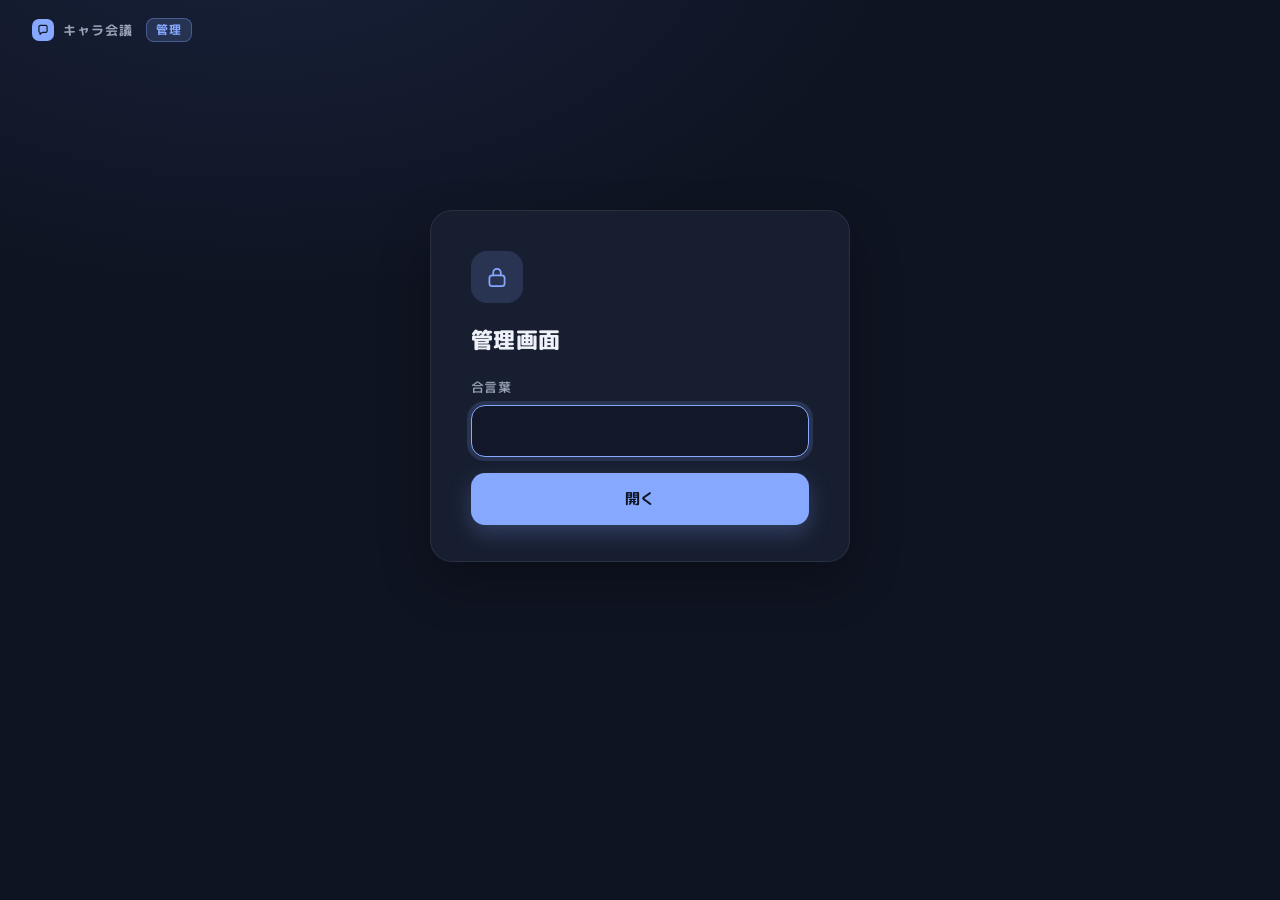
==== admin.html @ 11175117 "キャラ会議 1版目 Co-Authored-By: Claude Opus 5.5 <noreply@anthropic.com> Claude-Session: https://claude.ai/" ====
<!doctype html>
<html lang="ja">
<head>
<meta charset="utf-8">
<meta name="viewport" content="width=device-width, initial-scale=1">
<meta name="robots" content="noindex">
<title>キャラ会議 管理</title>
<link rel="preconnect" href="https://fonts.googleapis.com">
<link rel="preconnect" href="https://fonts.gstatic.com" crossorigin>
<link href="https://fonts.googleapis.com/css2?family=M+PLUS+Rounded+1c:wght@400;500;700;800&display=swap" rel="stylesheet">
<link rel="stylesheet" href="css/app.css">
<style>
.badge{margin-left:4px;font-size:12px;font-weight:700;color:var(--ac);background:var(--acd);border:1px solid rgba(134,168,255,.35);border-radius:8px;padding:2px 9px;letter-spacing:.06em}
.closeb{height:38px;font-size:13.5px;padding:0 16px;border-radius:12px}
.lg{width:420px;margin:150px auto 0;padding:40px 40px 36px}
.lk{width:52px;height:52px;border-radius:16px;background:var(--acd);color:var(--ac);display:flex;align-items:center;justify-content:center;margin-bottom:20px}
.lk svg{width:26px;height:26px}
.lg h1{font-size:22px;margin-bottom:22px}
.lg .btn{margin-top:16px}
.lg .note{margin:14px 2px 0}
.adm{display:flex;gap:22px;padding:6px 32px 32px;min-height:716px}
.list{width:250px;padding:18px 14px;display:flex;flex-direction:column;gap:6px;flex:none}
.list .h{font-size:13px;color:var(--sub);margin:0 6px 8px}
.it{display:flex;align-items:center;gap:12px;height:66px;padding:0 12px;border-radius:14px;font-size:16px;border:1px solid transparent;text-align:left;width:100%}
.it:hover{background:rgba(255,255,255,.03)}
.it.sel{background:var(--surface2);border-color:var(--ac);box-shadow:0 0 0 3px var(--acd);color:var(--ac);font-weight:700}
.it .chg{margin-left:auto;width:8px;height:8px;border-radius:50%;background:#ffd58a}
.face{width:46px;height:46px;border-radius:50%;overflow:hidden;position:relative;background:linear-gradient(180deg,#26304d,#1a2136);flex:none}
.face img{position:absolute;width:140px;left:50%;top:-24px;transform:translateX(-50%)}
.main{flex:1;padding:24px 26px;display:flex;flex-direction:column;min-width:0}
.ve-top .stagepv{height:250px}
.ve-top .stagepv img{position:absolute;left:50%;bottom:0;height:100%;transform:translateX(-50%)}
.nm{font-size:22px;font-weight:800;margin:16px 2px 14px}
#ve{flex:1}
.foot{display:flex;align-items:center;gap:12px;margin-top:18px;padding-top:18px;border-top:1px solid var(--line)}
.foot .note{margin:0 auto 0 0;font-size:13.5px;color:var(--sub);display:flex;align-items:center;gap:8px}
.foot .note svg{width:18px;height:18px;color:var(--ac)}
</style>
</head>
<body>
<div id="app"></div>
<script type="module" src="js/admin.js"></script>
</body>
</html>
---- css/app.css ----
:root{
 --bg:#0f1422; --bg2:#121829; --surface:#171e30; --surface2:#1e2639; --line:rgba(255,255,255,.08);
 --tx:#eef1f7; --sub:#9aa3b8; --mute:#6c7590; --ac:#86a8ff; --acd:rgba(134,168,255,.16); --red:#f0656a;
}
*{box-sizing:border-box;margin:0;padding:0}
html,body{height:100%}
body{background:radial-gradient(1200px 700px at 20% -10%,#18213a 0%,var(--bg) 55%),var(--bg);font-family:"M PLUS Rounded 1c","Yu Gothic UI","Meiryo",sans-serif;font-weight:500;color:var(--tx);font-size:15px;-webkit-font-smoothing:antialiased;letter-spacing:.02em;min-height:100vh}
button,input{font:inherit;color:inherit;letter-spacing:inherit}
button{cursor:pointer;background:none;border:none}
[hidden]{display:none !important}
svg.i{width:22px;height:22px;fill:none;stroke:currentColor;stroke-width:1.6;stroke-linecap:round;stroke-linejoin:round;flex:none}
.brand{display:flex;align-items:center;gap:9px;font-size:13px;color:var(--sub);font-weight:700;letter-spacing:.08em}
.logo{width:22px;height:22px;border-radius:7px;background:var(--ac);display:flex;align-items:center;justify-content:center;color:#0f1422}
.logo svg{width:14px;height:14px;stroke-width:2}
.card{background:var(--surface);border:1px solid var(--line);border-radius:22px;box-shadow:0 20px 50px rgba(0,0,0,.28)}
.lbl{font-size:13px;color:var(--sub);margin-bottom:8px;display:block}
.input{height:52px;width:100%;border-radius:14px;background:var(--bg2);border:1px solid var(--line);display:flex;align-items:center;padding:0 18px;font-size:16px;outline:none}
.input:focus{border-color:var(--ac);box-shadow:0 0 0 4px var(--acd)}
.input::placeholder{color:var(--mute)}
.btn{height:52px;border-radius:14px;display:inline-flex;align-items:center;justify-content:center;gap:9px;font-size:15px;font-weight:700;background:var(--surface2);border:1px solid var(--line);color:var(--tx);padding:0 22px;white-space:nowrap;transition:filter .15s,background .15s}
.btn:hover{filter:brightness(1.12)}
.btn:disabled{opacity:.45;cursor:default;filter:none}
.btn.pri{background:var(--ac);border-color:transparent;color:#0f1422;box-shadow:0 8px 22px rgba(134,168,255,.25)}
.btn.ghost{background:transparent}
.btn.done{background:transparent;color:var(--sub);border-color:var(--line);cursor:default}
.btn svg.i{width:19px;height:19px}
.full{width:100%}
.spacer{flex:1}
.err{color:#f6a4a7;font-size:13px;margin-top:10px;line-height:1.6}

/* 上の帯（入口・キャラ選び・管理） */
.top{height:60px;display:flex;align-items:center;padding:0 32px;gap:14px;position:relative}
.top .mid{position:absolute;left:50%;transform:translateX(-50%);font-size:14px;display:flex;align-items:center;gap:10px;white-space:nowrap}
.top .mid .dot{width:4px;height:4px;border-radius:50%;background:var(--mute)}
.top .mid .s{color:var(--sub)}
.top .right{margin-left:auto;display:flex;align-items:center;gap:12px}
.modetag{font-size:12px;color:#ffd58a;background:rgba(255,200,100,.1);border:1px solid rgba(255,200,100,.3);border-radius:8px;padding:3px 10px}
h1{font-weight:800}

/* 1 入口 */
.entry{display:flex;justify-content:center;padding:18px 0 40px}
.entry .col{width:540px}
.tag{display:inline-flex;align-items:center;gap:8px;font-size:13px;color:var(--sub);margin:0 0 14px 6px}
.tag i{width:7px;height:7px;border-radius:50%;background:var(--ac)}
.entry .card{padding:40px 44px;min-height:620px;display:flex;flex-direction:column}
.entry h1{font-size:26px;letter-spacing:.04em;margin-bottom:10px}
.entry .lead{color:var(--sub);font-size:14.5px;line-height:1.8;margin-bottom:30px}
.step{display:flex;align-items:center;gap:10px;font-size:13px;color:var(--sub);margin:26px 0 12px}
.step .n{width:22px;height:22px;border-radius:50%;background:var(--ac);color:#0f1422;display:flex;align-items:center;justify-content:center}
.step .n svg{width:13px;height:13px;stroke-width:2.4}
.url{display:flex;gap:10px}
.url .input{flex:1;min-width:0;font-size:14px;white-space:nowrap;padding:0 14px;color:#cfd6e6;gap:10px;overflow:hidden}
.url .input span{overflow:hidden;text-overflow:ellipsis}
.url .input svg{color:var(--sub);width:18px;height:18px}
.copied{font-size:12.5px;color:var(--ac);margin:10px 0 0 4px;display:flex;align-items:center;gap:6px}
.copied svg{width:15px;height:15px}
.host{display:flex;align-items:center;gap:16px;padding:18px;border-radius:16px;background:var(--bg2);border:1px solid var(--line);margin-bottom:30px}
.av{width:56px;height:56px;border-radius:50%;background:var(--surface2);display:flex;align-items:center;justify-content:center;color:var(--sub);border:1px solid var(--line)}
.host .t1{font-size:13px;color:var(--sub)} .host .t2{font-size:17px;font-weight:700;margin-top:3px}
.ppl{margin-left:auto;font-size:13px;color:var(--sub)}
.hint{font-size:12.5px;color:var(--mute);text-align:center;margin-top:16px;line-height:1.7}

/* 2 キャラ選び */
.prep{display:flex;gap:28px;padding:10px 32px 32px;max-width:1280px;margin:0 auto}
.prep .left{flex:1}
.prep h1{font-size:24px;margin:6px 0 6px 4px}
.prep .lead{color:var(--sub);font-size:14px;margin:0 0 22px 4px}
.grid{display:grid;grid-template-columns:repeat(3,1fr);gap:18px}
.ch{padding:10px;border-radius:20px;background:var(--surface);border:1px solid var(--line);text-align:left;transition:border-color .15s,background .15s}
.ch:hover{border-color:rgba(134,168,255,.35)}
.ch .pic{position:relative;overflow:hidden;border-radius:13px;aspect-ratio:16/9}
.ch .pic img{position:absolute;inset:0;width:100%;height:100%;object-fit:cover}
.ch .nm{font-size:15px;padding:11px 4px 3px;display:flex;align-items:center;justify-content:space-between;min-height:37px}
.ch.sel{border-color:var(--ac);box-shadow:0 0 0 3px var(--acd),0 16px 36px rgba(0,0,0,.3);background:var(--surface2)}
.ch.sel .nm{color:var(--ac);font-weight:700}
.ck{width:24px;height:24px;border-radius:50%;background:var(--ac);color:#0f1422;display:none;align-items:center;justify-content:center}
.ch.sel .ck{display:flex}
.ck svg{width:14px;height:14px;stroke-width:2.6}
.prep .right{width:400px;padding:26px;display:flex;flex-direction:column;flex:none}
.stagepv{position:relative;height:225px;border-radius:16px;overflow:hidden;background:radial-gradient(260px 200px at 50% 70%,rgba(134,168,255,.30),transparent 70%),linear-gradient(180deg,#232c46,#161d31)}
.stagepv canvas{position:absolute;left:50%;bottom:0;height:100%;transform:translateX(-50%)}
.who{display:flex;align-items:baseline;justify-content:space-between;margin:20px 2px 4px}
.who b{font-size:24px;font-weight:800}
.desc{font-size:13.5px;color:var(--sub);margin:0 2px 18px;line-height:1.7}
.row{display:flex;align-items:center;gap:10px;font-size:13px;color:var(--sub);margin-bottom:10px}
.row svg{width:18px;height:18px;color:var(--tx)}
.row .r{margin-left:auto;color:var(--ac)}
.row .r.no{color:var(--mute)}
.meter{display:flex;gap:4px;align-items:flex-end;height:26px;margin-bottom:18px}
.meter i{flex:1;border-radius:3px;background:rgba(255,255,255,.08);height:100%}
.meter i.on{background:var(--ac)}
.note{font-size:12px;color:var(--mute);line-height:1.7;margin:0 2px 16px}

/* 3 会議 */
body.meeting{background:#090c15;overflow:hidden}
.meet{position:fixed;inset:0}
.stagebox{position:absolute;left:0;top:0;right:0;bottom:104px;overflow:hidden}
.stagewrap{position:absolute;transform-origin:0 0}
.stagewrap canvas{position:absolute;left:0;top:0;width:1920px;height:1080px;display:block}
.overlay{position:absolute;left:0;top:0;width:1920px;height:1080px}
.frame{position:absolute;inset:0;border:2px solid rgba(134,168,255,.55);pointer-events:none;z-index:50}
.hit{position:absolute;cursor:grab}
.hov{position:absolute;transform:translateX(-50%);display:flex;align-items:center;gap:8px;z-index:6}
.hov .gp{width:40px;height:40px;border-radius:12px;background:rgba(12,16,30,.86);border:1px solid rgba(255,255,255,.18);display:flex;align-items:center;justify-content:center;cursor:grab}
.hov .gp svg{width:10px;height:16px;fill:#e6eaf3}
.seg{display:flex;height:40px;padding:4px;border-radius:12px;background:rgba(12,16,30,.86);border:1px solid rgba(255,255,255,.18)}
.seg button{width:40px;display:flex;align-items:center;justify-content:center;border-radius:8px;font-size:17px;font-weight:700;color:#c6ccdb}
.seg button.on{background:var(--ac);color:#0f1422}
.seg button:not(.on):hover{background:rgba(255,255,255,.08)}
.hov .nmtag{height:40px;padding:0 14px;border-radius:12px;background:rgba(12,16,30,.86);border:1px solid rgba(255,255,255,.18);display:flex;align-items:center;font-size:17px;font-weight:700;white-space:nowrap}
.dragging,.dragging *{cursor:grabbing !important}
.toast2{position:absolute;z-index:40;display:flex;align-items:center;gap:10px;height:46px;padding:0 20px;border-radius:23px;background:rgba(12,16,30,.86);border:1px solid rgba(134,168,255,.4);font-size:19px;font-weight:700;color:#dfe6ff;white-space:nowrap;pointer-events:none}
.toast2 svg{width:20px;height:20px;color:var(--ac)}
.edit-hit{position:absolute;cursor:text;border-radius:30px}
.edit-hit:hover{outline:2px dashed rgba(134,168,255,.45);outline-offset:4px}
.topic-empty{position:absolute;left:50%;top:92px;transform:translateX(-50%);height:60px;padding:0 34px;border-radius:30px;border:2px dashed rgba(255,255,255,.18);color:var(--mute);font-size:24px;font-weight:700;display:flex;align-items:center;cursor:text;white-space:nowrap}
.topic-empty:hover{border-color:rgba(134,168,255,.5);color:var(--sub)}
.inline-edit{position:absolute;height:60px;border-radius:30px;background:rgba(15,20,38,.92);border:2px solid var(--ac);color:var(--tx);font-size:30px;font-weight:800;padding:0 30px;outline:none;z-index:45}

/* 操作バー（録画に映らない） */
.bar{position:absolute;left:0;right:0;bottom:0;height:104px;display:flex;align-items:center;justify-content:center;gap:16px;background:#0b0f1b;border-top:1px solid rgba(255,255,255,.06)}
.outnote{position:absolute;left:32px;top:50%;transform:translateY(-50%);font-size:13px;color:var(--mute);display:flex;flex-direction:column;gap:8px}
.outnote .k{display:flex;align-items:center;gap:8px}
.outnote .k i{width:18px;height:0;border-top:2px solid rgba(134,168,255,.55)}
.recpill{display:inline-flex;align-items:center;gap:8px;height:32px;padding:0 14px;border-radius:16px;background:rgba(240,101,106,.12);border:1px solid rgba(240,101,106,.35);color:#f6b3b5;font-size:14px}
.recpill i{width:9px;height:9px;border-radius:50%;background:var(--red);box-shadow:0 0 8px var(--red)}
.recpill b{font-weight:700;color:#fff;font-family:Consolas,monospace}
.outright{position:absolute;right:32px;top:50%;transform:translateY(-50%);display:flex;align-items:center;gap:16px;font-size:14px;color:var(--sub)}
.outright>span{display:flex;align-items:center;gap:6px}
.outright svg{width:18px;height:18px}
.ctl{display:flex;flex-direction:column;align-items:center;gap:6px;width:104px}
.ctl .b{width:52px;height:52px;border-radius:50%;background:var(--surface2);border:1px solid var(--line);display:flex;align-items:center;justify-content:center;color:var(--tx);transition:filter .15s}
.ctl:hover .b{filter:brightness(1.2)}
.ctl.on .b{background:var(--acd);color:var(--ac);border-color:rgba(134,168,255,.35)}
.ctl.off .b{background:rgba(240,101,106,.14);color:#f4a0a3;border-color:rgba(240,101,106,.45)}
.ctl span{font-size:12px;color:var(--sub);white-space:nowrap}
.ctl.leave .b{width:76px;border-radius:26px;background:var(--red);border-color:transparent;color:#fff}
.recdot{width:16px;height:16px;border-radius:50%;background:var(--red)}
.ctl.recon .b{background:rgba(240,101,106,.14);border-color:rgba(240,101,106,.45)}
.ctl.recon .recdot{border-radius:4px;width:14px;height:14px}
.ctl.recon span{color:#f4a0a3}
.sep{width:1px;height:36px;background:var(--line);margin:0 6px 20px}

/* お知らせ */
.toast{position:fixed;left:50%;bottom:128px;transform:translateX(-50%);z-index:200;display:flex;align-items:center;gap:10px;min-height:46px;padding:10px 20px;border-radius:23px;background:rgba(12,16,30,.94);border:1px solid rgba(134,168,255,.4);font-size:14px;font-weight:700;color:#dfe6ff;max-width:80vw;transition:opacity .25s}
.toast svg{width:18px;height:18px;color:var(--ac)}
body:not(.meeting) .toast{bottom:32px}

/* ダイアログ */
.scrim{position:fixed;inset:0;background:rgba(6,9,18,.62);z-index:100;display:flex;align-items:center;justify-content:center;backdrop-filter:blur(3px)}
.dlg{position:relative;width:600px;max-width:calc(100vw - 32px);max-height:calc(100vh - 32px);overflow:auto;padding:34px 36px 30px;border-radius:24px;background:var(--surface);border:1px solid var(--line);box-shadow:0 30px 80px rgba(0,0,0,.5)}
.dlg.wide{width:1040px}
.dlg h2{font-size:22px;font-weight:800;margin-bottom:8px}
.dlg .lead{font-size:14px;color:var(--sub);line-height:1.7;margin-bottom:24px}
.dlg .x{position:absolute;right:18px;top:18px;width:40px;height:40px;border-radius:12px;display:flex;align-items:center;justify-content:center;color:var(--sub)}
.dlg .x:hover{background:var(--surface2)}
.fmt{display:flex;align-items:center;gap:12px;height:56px;border-radius:14px;background:var(--bg2);border:1px solid var(--line);padding:0 16px;margin-bottom:22px}
.fmt .ic{width:34px;height:34px;border-radius:10px;background:var(--acd);color:var(--ac);display:flex;align-items:center;justify-content:center}
.fmt .ic svg{width:18px;height:18px}
.fmt .t{font-size:15px}
.fmt .fn{font-size:12.5px;color:var(--sub);margin-left:auto}
.prev{border-radius:14px;background:var(--bg2);border:1px solid var(--line);padding:16px 18px;font-size:14px;line-height:2;max-height:206px;overflow:hidden;position:relative}
.prev .r{display:flex;gap:14px}
.prev .tm{color:var(--mute);font-family:Consolas,monospace;font-size:13px;width:44px;flex:none}
.prev .nm{color:var(--sub);width:72px;flex:none;overflow:hidden;text-overflow:ellipsis;white-space:nowrap}
.prev.more::after{content:"";position:absolute;left:0;right:0;bottom:0;height:50px;background:linear-gradient(transparent,var(--bg2))}
.meta{font-size:12.5px;color:var(--mute);margin:10px 2px 26px}
.acts{display:flex;justify-content:flex-end;gap:12px;align-items:center}
.acts .l{margin-right:auto;font-size:12.5px;color:var(--mute);line-height:1.6}

/* 声の調整（管理画面・会議の中で同じ部品） */
.ve-cols{display:flex;gap:26px}
.ve-c1{width:360px;flex:none}
.ve-c2{flex:1;min-width:0}
.ve-c2 .lbl{margin:0 2px 8px}
.box{background:var(--bg2);border:1px solid var(--line);border-radius:14px;padding:14px 16px}
.ve-sl{display:block}
.t{display:flex;justify-content:space-between;font-size:14px}
.t b{font-weight:700;color:var(--ac)}
.ends{display:flex;justify-content:space-between;font-size:12px;color:var(--mute)}
input[type=range]{-webkit-appearance:none;appearance:none;width:100%;height:20px;background:transparent;cursor:pointer;margin:5px 0 3px;--p:50%}
input[type=range]::-webkit-slider-runnable-track{height:6px;border-radius:3px;background:linear-gradient(90deg,var(--ac) 0 var(--p),#323a50 var(--p) 100%)}
input[type=range]::-webkit-slider-thumb{-webkit-appearance:none;width:20px;height:20px;border-radius:50%;background:#fff;margin-top:-7px;box-shadow:0 2px 6px rgba(0,0,0,.35)}
input[type=range]:focus-visible{outline:2px solid var(--ac);outline-offset:2px;border-radius:4px}
.fxs{padding:4px 16px}
.fx{display:flex;align-items:center;gap:12px;height:41px;border-top:1px solid rgba(255,255,255,.05);font-size:14px}
.fx:first-child{border-top:none}
.fx .n{width:118px;flex:none}
.fx input[type=range]{flex:1;margin:0}
.fx input[type=range]::-webkit-slider-runnable-track{height:4px;border-radius:2px}
.fx input[type=range]::-webkit-slider-thumb{width:16px;height:16px;margin-top:-6px}
.fx.off .n{color:var(--mute)}
.fx.off input[type=range]{opacity:.35}
.sw{width:36px;height:21px;border-radius:11px;background:#3a4258;position:relative;flex:none}
.sw::after{content:"";position:absolute;top:3px;left:3px;width:15px;height:15px;border-radius:50%;background:#c9cfdc;transition:left .15s}
.sw.on{background:var(--ac)} .sw.on::after{left:18px;background:#fff}
.sw:focus-visible{outline:2px solid var(--ac);outline-offset:2px}

/* キャラを替える（会議の中） */
.swapgrid{display:grid;grid-template-columns:repeat(6,1fr);gap:12px;margin-bottom:22px}
.swapgrid .ch{padding:6px;border-radius:14px}
.swapgrid .ch .pic{border-radius:9px}
.swapgrid .ch .nm{font-size:13px;padding:7px 2px 1px;min-height:28px}
.swapgrid .ck{width:20px;height:20px}
/* 窓が狭いとき: 操作バーの左右の字がボタン列に重ならないように隠す（録画中の表示はバーの上に出す） */
@media (max-width:1660px){
  .outnote{display:none}
  .outright>span:not(.recpill){display:none}
  .outright{top:auto;bottom:calc(100% + 12px);transform:none}
}
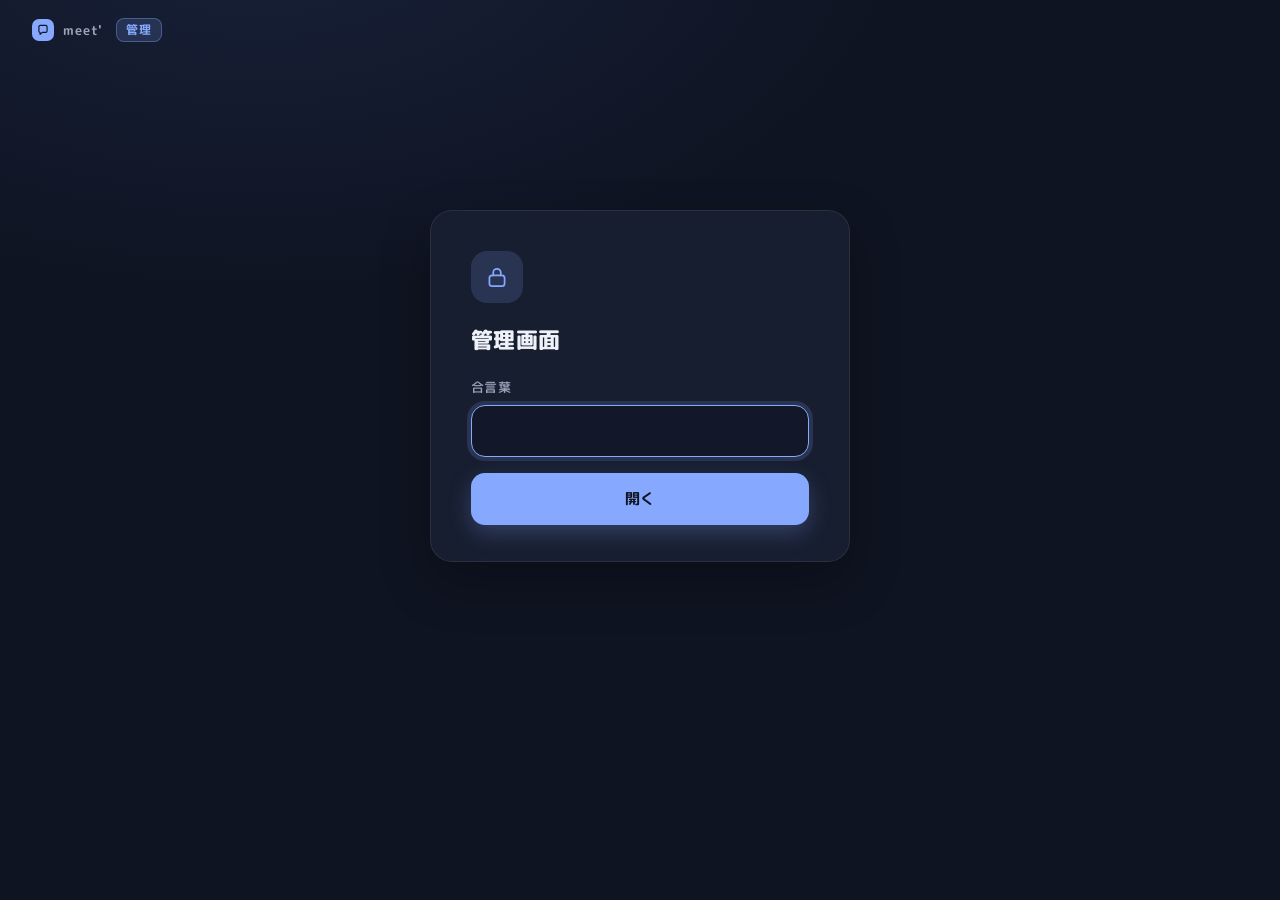
==== commit 2fb9031a: "アプリの名前の表示を「meet'」に - 画面上の帯の名前（会議・準備・管理の画面）とページの題名を「キャラ会議」から「meet'」に - 録画・文字起こしのファイル名と、文字起こしの1行目は変えてい" ====
--- a/admin.html
+++ b/admin.html
@@ -2,9 +2,9 @@
 <html lang="ja">
 <head>
 <meta charset="utf-8">
-<meta name="viewport" content="width=device-width, initial-scale=1">
+<meta name="viewport" content="width=device-width, initial-scale=1, viewport-fit=cover">
 <meta name="robots" content="noindex">
-<title>キャラ会議 管理</title>
+<title>meet' 管理</title>
 <link rel="preconnect" href="https://fonts.googleapis.com">
 <link rel="preconnect" href="https://fonts.gstatic.com" crossorigin>
 <link href="https://fonts.googleapis.com/css2?family=M+PLUS+Rounded+1c:wght@400;500;700;800&display=swap" rel="stylesheet">
@@ -35,6 +35,33 @@
 .foot{display:flex;align-items:center;gap:12px;margin-top:18px;padding-top:18px;border-top:1px solid var(--line)}
 .foot .note{margin:0 auto 0 0;font-size:13.5px;color:var(--sub);display:flex;align-items:center;gap:8px}
 .foot .note svg{width:18px;height:18px;color:var(--ac)}
+.ebx{margin-top:18px}
+.ebx .box{padding:8px 16px}
+.ebx-t{display:flex;align-items:center;gap:12px;min-height:44px;font-size:13.5px;color:var(--sub);border-top:1px solid rgba(255,255,255,.05);margin-top:6px}
+.lp{display:inline-flex;align-items:center;gap:8px;min-height:44px;font-size:13.5px;color:var(--sub);white-space:nowrap}
+.btn.recon{background:rgba(240,101,106,.14);border-color:rgba(240,101,106,.45);color:#f4a0a3}
+.btn .recdot{width:12px;height:12px;border-radius:3px;background:var(--red)}
+/* 携帯（縦の狭い幅・横向き）: PC の見た目は変えない */
+@media (max-width:700px), (max-height:500px) and (orientation:landscape){
+  .lg{width:auto;max-width:420px;margin:24px max(16px,calc(50% - 210px)) calc(24px + env(safe-area-inset-bottom));padding:28px 22px 26px}
+  .adm{flex-direction:column;gap:14px;min-height:0;padding:6px max(16px,env(safe-area-inset-right)) calc(24px + env(safe-area-inset-bottom)) max(16px,env(safe-area-inset-left))}
+  .list{width:auto;flex-direction:row;flex-wrap:wrap;padding:12px;gap:6px}
+  .list .h{flex:1 1 100%;margin:0 4px 2px}
+  .it{width:calc(50% - 3px);height:52px;font-size:14px;padding:0 10px;gap:10px}
+  .face{width:36px;height:36px}
+  .face img{width:110px;top:-19px}
+  .main{padding:18px}
+  .foot{flex-wrap:wrap}
+  .foot .note{flex:1 1 100%;margin:0 0 4px}
+  .foot .btn{flex:1 1 auto;width:auto !important}
+  .closeb{height:44px}
+  .ve-top .stagepv{aspect-ratio:auto;height:220px}
+}
+@media (max-height:500px) and (orientation:landscape){
+  .lg{margin-top:12px}
+  .it{width:calc(33.33% - 4px)}
+  .ve-top .stagepv{height:200px}
+}
 </style>
 </head>
 <body>
--- a/css/app.css
+++ b/css/app.css
@@ -4,7 +4,7 @@
 }
 *{box-sizing:border-box;margin:0;padding:0}
 html,body{height:100%}
-body{background:radial-gradient(1200px 700px at 20% -10%,#18213a 0%,var(--bg) 55%),var(--bg);font-family:"M PLUS Rounded 1c","Yu Gothic UI","Meiryo",sans-serif;font-weight:500;color:var(--tx);font-size:15px;-webkit-font-smoothing:antialiased;letter-spacing:.02em;min-height:100vh}
+body{background:radial-gradient(1200px 700px at 20% -10%,#18213a 0%,var(--bg) 55%),var(--bg);font-family:"M PLUS Rounded 1c","Yu Gothic UI","Meiryo",sans-serif;font-weight:500;color:var(--tx);font-size:15px;-webkit-font-smoothing:antialiased;letter-spacing:.02em;min-height:100vh;min-height:100dvh}
 button,input{font:inherit;color:inherit;letter-spacing:inherit}
 button{cursor:pointer;background:none;border:none}
 [hidden]{display:none !important}
@@ -97,7 +97,7 @@
 .stagebox{position:absolute;left:0;top:0;right:0;bottom:104px;overflow:hidden}
 .stagewrap{position:absolute;transform-origin:0 0}
 .stagewrap canvas{position:absolute;left:0;top:0;width:1920px;height:1080px;display:block}
-.overlay{position:absolute;left:0;top:0;width:1920px;height:1080px}
+.overlay{position:absolute;left:0;top:0;width:1920px;height:1080px;touch-action:none}
 .frame{position:absolute;inset:0;border:2px solid rgba(134,168,255,.55);pointer-events:none;z-index:50}
 .hit{position:absolute;cursor:grab}
 .hov{position:absolute;transform:translateX(-50%);display:flex;align-items:center;gap:8px;z-index:6}
@@ -107,6 +107,8 @@
 .seg button{width:40px;display:flex;align-items:center;justify-content:center;border-radius:8px;font-size:17px;font-weight:700;color:#c6ccdb}
 .seg button.on{background:var(--ac);color:#0f1422}
 .seg button:not(.on):hover{background:rgba(255,255,255,.08)}
+.hov .rs{height:40px;padding:0 14px;border-radius:12px;background:rgba(12,16,30,.86);border:1px solid rgba(255,255,255,.18);font-size:17px;font-weight:700;color:#c6ccdb;white-space:nowrap}
+.hov .rs:hover{background:rgba(40,48,72,.95)}
 .hov .nmtag{height:40px;padding:0 14px;border-radius:12px;background:rgba(12,16,30,.86);border:1px solid rgba(255,255,255,.18);display:flex;align-items:center;font-size:17px;font-weight:700;white-space:nowrap}
 .dragging,.dragging *{cursor:grabbing !important}
 .toast2{position:absolute;z-index:40;display:flex;align-items:center;gap:10px;height:46px;padding:0 20px;border-radius:23px;background:rgba(12,16,30,.86);border:1px solid rgba(134,168,255,.4);font-size:19px;font-weight:700;color:#dfe6ff;white-space:nowrap;pointer-events:none}
@@ -139,16 +141,17 @@
 .ctl.recon .b{background:rgba(240,101,106,.14);border-color:rgba(240,101,106,.45)}
 .ctl.recon .recdot{border-radius:4px;width:14px;height:14px}
 .ctl.recon span{color:#f4a0a3}
+#c-echo{touch-action:none;-webkit-user-select:none;user-select:none;-webkit-touch-callout:none}
 .sep{width:1px;height:36px;background:var(--line);margin:0 6px 20px}
 
 /* お知らせ */
-.toast{position:fixed;left:50%;bottom:128px;transform:translateX(-50%);z-index:200;display:flex;align-items:center;gap:10px;min-height:46px;padding:10px 20px;border-radius:23px;background:rgba(12,16,30,.94);border:1px solid rgba(134,168,255,.4);font-size:14px;font-weight:700;color:#dfe6ff;max-width:80vw;transition:opacity .25s}
+.toast{position:fixed;left:50%;bottom:128px;transform:translateX(-50%);z-index:200;display:flex;align-items:center;gap:10px;min-height:46px;padding:10px 20px;border-radius:23px;background:rgba(12,16,30,.94);border:1px solid rgba(134,168,255,.4);font-size:14px;font-weight:700;color:#dfe6ff;max-width:80vw;transition:opacity .25s;pointer-events:none}
 .toast svg{width:18px;height:18px;color:var(--ac)}
 body:not(.meeting) .toast{bottom:32px}
 
 /* ダイアログ */
 .scrim{position:fixed;inset:0;background:rgba(6,9,18,.62);z-index:100;display:flex;align-items:center;justify-content:center;backdrop-filter:blur(3px)}
-.dlg{position:relative;width:600px;max-width:calc(100vw - 32px);max-height:calc(100vh - 32px);overflow:auto;padding:34px 36px 30px;border-radius:24px;background:var(--surface);border:1px solid var(--line);box-shadow:0 30px 80px rgba(0,0,0,.5)}
+.dlg{position:relative;width:600px;max-width:calc(100vw - 32px);max-height:calc(100vh - 32px);max-height:calc(100dvh - 32px);overflow:auto;padding:34px 36px 30px;border-radius:24px;background:var(--surface);border:1px solid var(--line);box-shadow:0 30px 80px rgba(0,0,0,.5)}
 .dlg.wide{width:1040px}
 .dlg h2{font-size:22px;font-weight:800;margin-bottom:8px}
 .dlg .lead{font-size:14px;color:var(--sub);line-height:1.7;margin-bottom:24px}
@@ -167,10 +170,58 @@
 .meta{font-size:12.5px;color:var(--mute);margin:10px 2px 26px}
 .acts{display:flex;justify-content:flex-end;gap:12px;align-items:center}
 .acts .l{margin-right:auto;font-size:12.5px;color:var(--mute);line-height:1.6}
+/* 録画の前の窓（内容・ファイルの種類・大きさ） */
+.ropts{display:flex;flex-wrap:wrap;gap:8px;margin-bottom:18px}
+.ropt{flex:1 1 150px;min-height:48px;padding:8px 14px;border-radius:12px;background:var(--bg2);border:1px solid var(--line);display:flex;flex-direction:column;align-items:flex-start;justify-content:center;gap:2px;text-align:left}
+.ropt .rm{font-size:15px;font-weight:700}
+.ropt .rs{font-size:12px;color:var(--sub)}
+.ropt.on{border-color:var(--ac);background:var(--acd);box-shadow:0 0 0 2px var(--acd)}
+.ropt.on .rm{color:var(--ac)}
+.ropts.rows .ropt{flex-basis:100%;flex-direction:row;flex-wrap:wrap;align-items:center;justify-content:space-between;gap:2px 12px}
+.rnote{font-size:12.5px;color:var(--mute);line-height:1.6;margin:-8px 2px 18px}
+/* BGM */
+.bgm-now{font-size:14px;color:var(--sub);padding:12px 14px;border-radius:12px;background:var(--bg2);border:1px solid var(--line);margin-bottom:18px;overflow-wrap:anywhere}
+.bgm-now.on{color:var(--tx)}
+.bgm-file{display:flex;align-items:center;gap:12px;flex-wrap:wrap;position:relative}
+.bgm-file .btn{height:48px}
+.bgm-file span{font-size:13px;color:var(--sub);min-width:0;overflow-wrap:anywhere;flex:1 1 160px}
+/* 用意した BGM・効果音 */
+.bgm-list{display:grid;grid-template-columns:1fr 1fr;gap:8px;margin-bottom:16px}
+.bgm-list .btn{height:auto;min-height:48px;white-space:normal;text-align:left;justify-content:flex-start;padding:8px 12px;font-size:13.5px;line-height:1.4}
+.bgm-list .btn svg{flex:none}
+.bgm-list .btn.on{border-color:var(--ac);color:var(--ac);background:var(--acd)}
+.se-grid{display:grid;grid-template-columns:repeat(3,1fr);gap:10px}
+.se-grid .btn{height:56px;padding:0 10px;font-size:15px}
+#se-vol{height:44px;margin:0}
+/* 音の設定 */
+.snd-sel{height:48px;font-size:14px;padding:0 12px;-webkit-appearance:auto;appearance:auto}
+.snd-meter{margin:12px 0 6px}
+.snd-l{margin-top:14px}
+.snd-r{height:44px;margin:0}
+.snd-sw{display:flex;align-items:center;justify-content:space-between;gap:12px;min-height:44px;margin-top:10px;font-size:14px}
+.snd-sw .sw{position:relative}
+.snd-sw .sw::before{content:"";position:absolute;inset:-12px -6px}
+.snd-note{font-size:12.5px;color:var(--mute);line-height:1.6;margin:2px 2px 4px}
+.vh{position:absolute;width:1px;height:1px;opacity:0;overflow:hidden;clip:rect(0 0 0 0);pointer-events:none}
+#bgm-vol{height:44px;margin:0}
+.bgm-loop{display:flex;align-items:center;justify-content:space-between;gap:12px;min-height:44px;margin:6px 0 18px;font-size:14px}
+.bgm-loop .sw{position:relative}
+.bgm-loop .sw::before{content:"";position:absolute;inset:-12px -6px}
+.bgmpill{position:absolute;left:clamp(16px,2vw,32px);bottom:calc(100% + 12px);max-width:min(480px,calc(100% - 200px));height:32px;line-height:30px;padding:0 14px;border-radius:16px;background:rgba(12,16,30,.86);border:1px solid rgba(134,168,255,.35);color:#dfe6ff;font-size:14px;white-space:nowrap;overflow:hidden;text-overflow:ellipsis;z-index:5}
+
+
+
 
 /* 声の調整（管理画面・会議の中で同じ部品） */
 .ve-cols{display:flex;gap:26px}
 .ve-c1{width:360px;flex:none}
+/* イコライザー（声の高さ・音色の下） */
+.eqb{margin-top:14px;padding:10px 16px 8px}
+.eq-h{display:flex;align-items:center;justify-content:space-between;font-size:14px;margin-bottom:2px}
+.eq-r{height:32px;padding:0 10px;border-radius:8px;border:1px solid var(--line);font-size:12.5px;color:var(--sub)}
+.eqb .fxd-l{width:96px}
+.eq-f{font-style:normal;font-size:11px;color:var(--mute);margin-left:6px}
+.eqb .fxd-v{width:56px}
 .ve-c2{flex:1;min-width:0}
 .ve-c2 .lbl{margin:0 2px 8px}
 .box{background:var(--bg2);border:1px solid var(--line);border-radius:14px;padding:14px 16px}
@@ -195,6 +246,20 @@
 .sw::after{content:"";position:absolute;top:3px;left:3px;width:15px;height:15px;border-radius:50%;background:#c9cfdc;transition:left .15s}
 .sw.on{background:var(--ac)} .sw.on::after{left:18px;background:#fff}
 .sw:focus-visible{outline:2px solid var(--ac);outline-offset:2px}
+/* エフェクトの「詳しく」（管理画面だけ） */
+.fxd-t{flex:none;height:28px;padding:0 10px;border-radius:8px;border:1px solid var(--line);font-size:12.5px;color:var(--sub)}
+.fxd-t[aria-expanded=true]{color:var(--ac);border-color:rgba(134,168,255,.35)}
+.fxd{padding:2px 0 10px 48px}
+.fxd.off{opacity:.45}
+.fxd-r{display:flex;align-items:center;gap:12px;height:34px;font-size:13px;color:var(--sub)}
+.fxd-l{width:96px;flex:none}
+.fxd-r input[type=range]{flex:1;margin:0}
+.fxd-r input[type=range]::-webkit-slider-runnable-track{height:4px;border-radius:2px}
+.fxd-r input[type=range]::-webkit-slider-thumb{width:16px;height:16px;margin-top:-6px}
+.fxd-v{width:72px;flex:none;text-align:right;font-weight:700;color:var(--ac)}
+/* 口の反応（会議の「声を調整」だけ） */
+.mg{margin-top:16px;width:360px;max-width:100%}
+.mg-n{font-size:12px;color:var(--mute);margin-top:4px;line-height:1.6}
 
 /* キャラを替える（会議の中） */
 .swapgrid{display:grid;grid-template-columns:repeat(6,1fr);gap:12px;margin-bottom:22px}
@@ -202,9 +267,139 @@
 .swapgrid .ch .pic{border-radius:9px}
 .swapgrid .ch .nm{font-size:13px;padding:7px 2px 1px;min-height:28px}
 .swapgrid .ck{width:20px;height:20px}
-/* 窓が狭いとき: 操作バーの左右の字がボタン列に重ならないように隠す（録画中の表示はバーの上に出す） */
-@media (max-width:1660px){
-  .outnote{display:none}
-  .outright>span:not(.recpill){display:none}
-  .outright{top:auto;bottom:calc(100% + 12px);transform:none}
-}
+/* 窓が狭いとき: 操作バーの左右の字がボタン列に重ならないように隠す（録画中の表示はバーの上に出す） */
+@media (max-width:1660px){
+  .outnote{display:none}
+  .outright>span:not(.recpill){display:none}
+  .outright{top:auto;bottom:calc(100% + 12px);transform:none}
+}
+
+/* ===== 携帯（iPhone など）: PC の見た目は変えない。ここから下はすべて狭い幅か低い高さのときだけ ===== */
+.people{display:none}
+/* 舞台: 指で触れても、ページのスクロール・拡大・長押しの選択や吹き出しが起きないように（見た目は変わらない） */
+.stagebox{touch-action:none;-webkit-user-select:none;user-select:none;-webkit-touch-callout:none}
+.stagebox canvas{-webkit-user-drag:none}
+/* 診断の札（?debug=1 のときだけ出る） */
+.ckdbg{position:fixed;left:6px;top:calc(6px + env(safe-area-inset-top));z-index:300;max-width:calc(100vw - 12px);padding:6px 8px;border-radius:8px;background:rgba(0,0,0,.78);color:#9ff0b0;font:11px/1.45 Consolas,monospace;white-space:pre-wrap;pointer-events:none}
+.pc-mv svg{width:20px;height:20px}
+.pc-mv button:first-child svg{transform:scaleX(-1)}
+.sheet .pp-r{border-top:none;padding:0}
+.pp-r{display:flex;align-items:center;gap:10px;padding:8px 0;border-top:1px solid var(--line)}
+.pc-seg{display:flex;padding:3px;border-radius:12px;background:var(--bg2);border:1px solid var(--line);margin-left:auto}
+.pc-seg button{width:44px;height:44px;border-radius:9px;font-size:16px;font-weight:700;color:#c6ccdb}
+.pc-seg button.on{background:var(--ac);color:#0f1422}
+.pc-seg button:disabled{opacity:.4}
+.pc-mv{display:flex;gap:6px}
+.pc-mv button{width:44px;height:44px;border-radius:12px;background:var(--surface2);border:1px solid var(--line);display:flex;align-items:center;justify-content:center}
+.pc-mv button:disabled{opacity:.35}
+.sheet .pc-seg{margin-left:0}
+.sheet .pp-r{justify-content:space-between}
+
+/* 縦の狭い幅（縦向きの携帯）と、横向きの携帯に共通 */
+@media (max-width:700px), (max-height:500px) and (orientation:landscape){
+  .bgm-list{grid-template-columns:1fr}
+  .se-grid{grid-template-columns:1fr 1fr}
+  .top{height:auto;min-height:56px;flex-wrap:wrap;row-gap:4px;padding:8px max(16px,env(safe-area-inset-right)) 8px max(16px,env(safe-area-inset-left))}
+  .top .right{gap:8px}
+  .top .mid{position:static;transform:none;order:3;flex:1 1 100%;font-size:13px;white-space:normal;flex-wrap:wrap;row-gap:2px}
+  /* 入口・招待 */
+  .entry{padding:6px max(16px,env(safe-area-inset-right)) calc(28px + env(safe-area-inset-bottom)) max(16px,env(safe-area-inset-left))}
+  .entry .col{width:100%;max-width:540px;min-width:0}
+  .entry .card{padding:28px 20px 24px;min-height:0}
+  .url{flex-direction:column}
+  .url .input{height:auto;min-height:52px;white-space:normal;padding:12px 14px;align-items:flex-start}
+  .url .input svg{margin-top:2px}
+  .url .input span{overflow:visible;word-break:break-all;line-height:1.5}
+  .url .btn{width:100%}
+  /* キャラ選び */
+  .prep{flex-direction:column;gap:16px;padding:4px max(16px,env(safe-area-inset-right)) calc(24px + env(safe-area-inset-bottom)) max(16px,env(safe-area-inset-left))}
+  .prep .left{min-width:0}
+  .prep .lead{margin-bottom:16px}
+  .prep .right{width:auto;padding:18px}
+  .stagepv{height:auto;aspect-ratio:16/9}
+  .grid{grid-template-columns:repeat(3,minmax(0,1fr));gap:10px}
+  .ch{padding:6px;border-radius:14px;min-width:0}
+  .ch .pic{border-radius:9px}
+  .ch .nm{font-size:13px;padding:7px 2px 1px;min-height:30px;gap:4px;white-space:nowrap}
+  .ck{width:18px;height:18px;flex:none}
+  .ck svg{width:11px;height:11px}
+  /* 窓 */
+  .scrim{padding:env(safe-area-inset-top) env(safe-area-inset-right) env(safe-area-inset-bottom) env(safe-area-inset-left)}
+  .dlg,.dlg.wide{width:100%;max-width:calc(100vw - 24px);max-height:calc(100vh - 24px);max-height:calc(100dvh - 24px - env(safe-area-inset-top) - env(safe-area-inset-bottom));padding:24px 18px 20px;border-radius:20px}
+  .dlg h2{font-size:19px;padding-right:40px}
+  .dlg .x{right:8px;top:8px;width:44px;height:44px}
+  .acts{flex-wrap:wrap;gap:10px}
+  .acts .l{flex:1 1 100%;margin:0 0 2px}
+  .acts .btn{flex:1 1 auto;width:auto !important;padding:0 14px}
+  .ve-cols{flex-direction:column;gap:16px}
+  .ve-c1{width:auto}
+  .eq-r{height:44px;min-width:88px;font-size:13px}
+  input[type=range]{height:36px}
+  input[type=range]::-webkit-slider-thumb{width:26px;height:26px;margin-top:-10px}
+  .fx{flex-wrap:wrap;height:auto;padding:4px 0 6px;gap:0 12px}
+  .fx .n{width:auto;flex:1}
+  .fx input[type=range]{flex:1 1 100%}
+  .fx input[type=range]::-webkit-slider-thumb{width:24px;height:24px;margin-top:-10px}
+  .sw{width:46px;height:28px;border-radius:14px}
+  .sw::after{width:22px;height:22px}
+  .sw.on::after{left:21px}
+  .sw::before{content:"";position:absolute;inset:-8px -4px}
+  .fx .sw{margin:0}
+  .fxd-t{order:2;height:44px;min-width:72px;font-size:13px}
+  .fx .n{order:1}
+  .fx .sw{order:0}
+  .fx input[type=range]{order:3}
+  .fxd{padding:0 0 8px}
+  .fxd-r{flex-wrap:wrap;height:auto;gap:0 10px;padding:4px 0}
+  .fxd-l{flex:1;width:auto}
+  .fxd-r input[type=range]{flex:1 1 100%;order:3;height:36px}
+  .fxd-r input[type=range]::-webkit-slider-thumb{width:24px;height:24px;margin-top:-10px}
+  .swapgrid{grid-template-columns:repeat(3,minmax(0,1fr));gap:10px}
+  .swapgrid .ch.sel .ck{display:none}
+  .fmt{flex-wrap:wrap;height:auto;padding:10px 14px;row-gap:2px}
+  .fmt .fn{margin-left:46px;flex:1 1 100%}
+  .prev{line-height:1.8}
+  .prev .r{flex-wrap:wrap;gap:0 10px;margin-bottom:6px}
+  .prev .r>span:last-child{flex:1 1 100%}
+  .toast{left:16px;right:16px;transform:none;margin:0 auto;width:max-content;max-width:calc(100vw - 32px)}
+  body:not(.meeting) .toast{bottom:calc(24px + env(safe-area-inset-bottom))}
+  body.meeting .toast{top:calc(10px + env(safe-area-inset-top));bottom:auto}
+  /* 会議: 書き換えの押し場所を広げる（見た目は同じ） */
+  .edit-hit::before,.topic-empty::before{content:"";position:absolute;inset:-110px -60px}
+}
+
+/* 会議・縦向きの携帯: 舞台を上に寄せ、下に参加者の欄、操作バーは2段 */
+@media (max-width:700px) and (orientation:portrait){
+  .meet{display:flex;flex-direction:column;padding:env(safe-area-inset-top) env(safe-area-inset-right) 0 env(safe-area-inset-left)}
+  .stagebox{position:relative;inset:auto;flex:none;width:100%;aspect-ratio:16/9}
+  .people{display:block;flex:1;min-height:0;overflow:auto;padding:6px 16px 12px;font-size:14px}
+  .pp-h{display:flex;align-items:center;justify-content:space-between;gap:8px;color:var(--sub);font-size:13px;padding:4px 0 8px}
+  .pp-ed{display:flex;gap:8px}
+  .pp-ed button{height:44px;padding:0 14px;border-radius:12px;background:var(--surface2);border:1px solid var(--line);font-size:13px;color:var(--tx)}
+  .pp-n{flex:1;min-width:0;overflow:hidden;text-overflow:ellipsis;white-space:nowrap;font-weight:700}
+  .pp-n i{font-style:normal;font-weight:500;font-size:11.5px;color:var(--sub);margin-left:6px}
+  .pp-note{font-size:12px;color:var(--mute);padding-top:8px;line-height:1.6}
+  .bar{position:relative;inset:auto;flex:none;height:auto;display:grid;grid-template-columns:repeat(5,minmax(0,1fr));gap:8px 4px;align-items:start;padding:10px 6px calc(8px + env(safe-area-inset-bottom))}
+  .ctl{width:auto;min-width:0;gap:4px}
+  .ctl .b{width:48px;height:48px}
+  .ctl span{font-size:10px;line-height:1.25;letter-spacing:0;white-space:normal;text-align:center;word-break:keep-all}
+  .ctl.leave{grid-column:5;grid-row:2}
+  .ctl.leave .b{width:64px}
+  .sep{display:none}
+  .outright{right:16px}
+}
+
+/* 会議・横向きの携帯: 操作バーを低くし、舞台に高さを回す */
+@media (max-height:500px) and (orientation:landscape){
+  .meet{display:flex;flex-direction:column;padding:0 env(safe-area-inset-right) 0 env(safe-area-inset-left)}
+  .stagebox{position:relative;inset:auto;flex:1;min-height:0}
+  .bar{position:relative;inset:auto;flex:none;height:auto;gap:2px;align-items:flex-start;padding:6px 4px calc(4px + env(safe-area-inset-bottom))}
+  .ctl{width:auto;flex:1 1 0;min-width:0;gap:3px}
+  .ctl .b{width:44px;height:44px}
+  .ctl span{font-size:10px;line-height:1.2;white-space:normal;text-align:center;word-break:keep-all}
+  .ctl.leave .b{width:60px}
+  .sep{margin:6px 2px 0;height:32px}
+  .outright{right:16px}
+  .grid{grid-template-columns:repeat(6,minmax(0,1fr))}
+  .stagepv{max-height:220px;aspect-ratio:auto;height:220px}
+}
